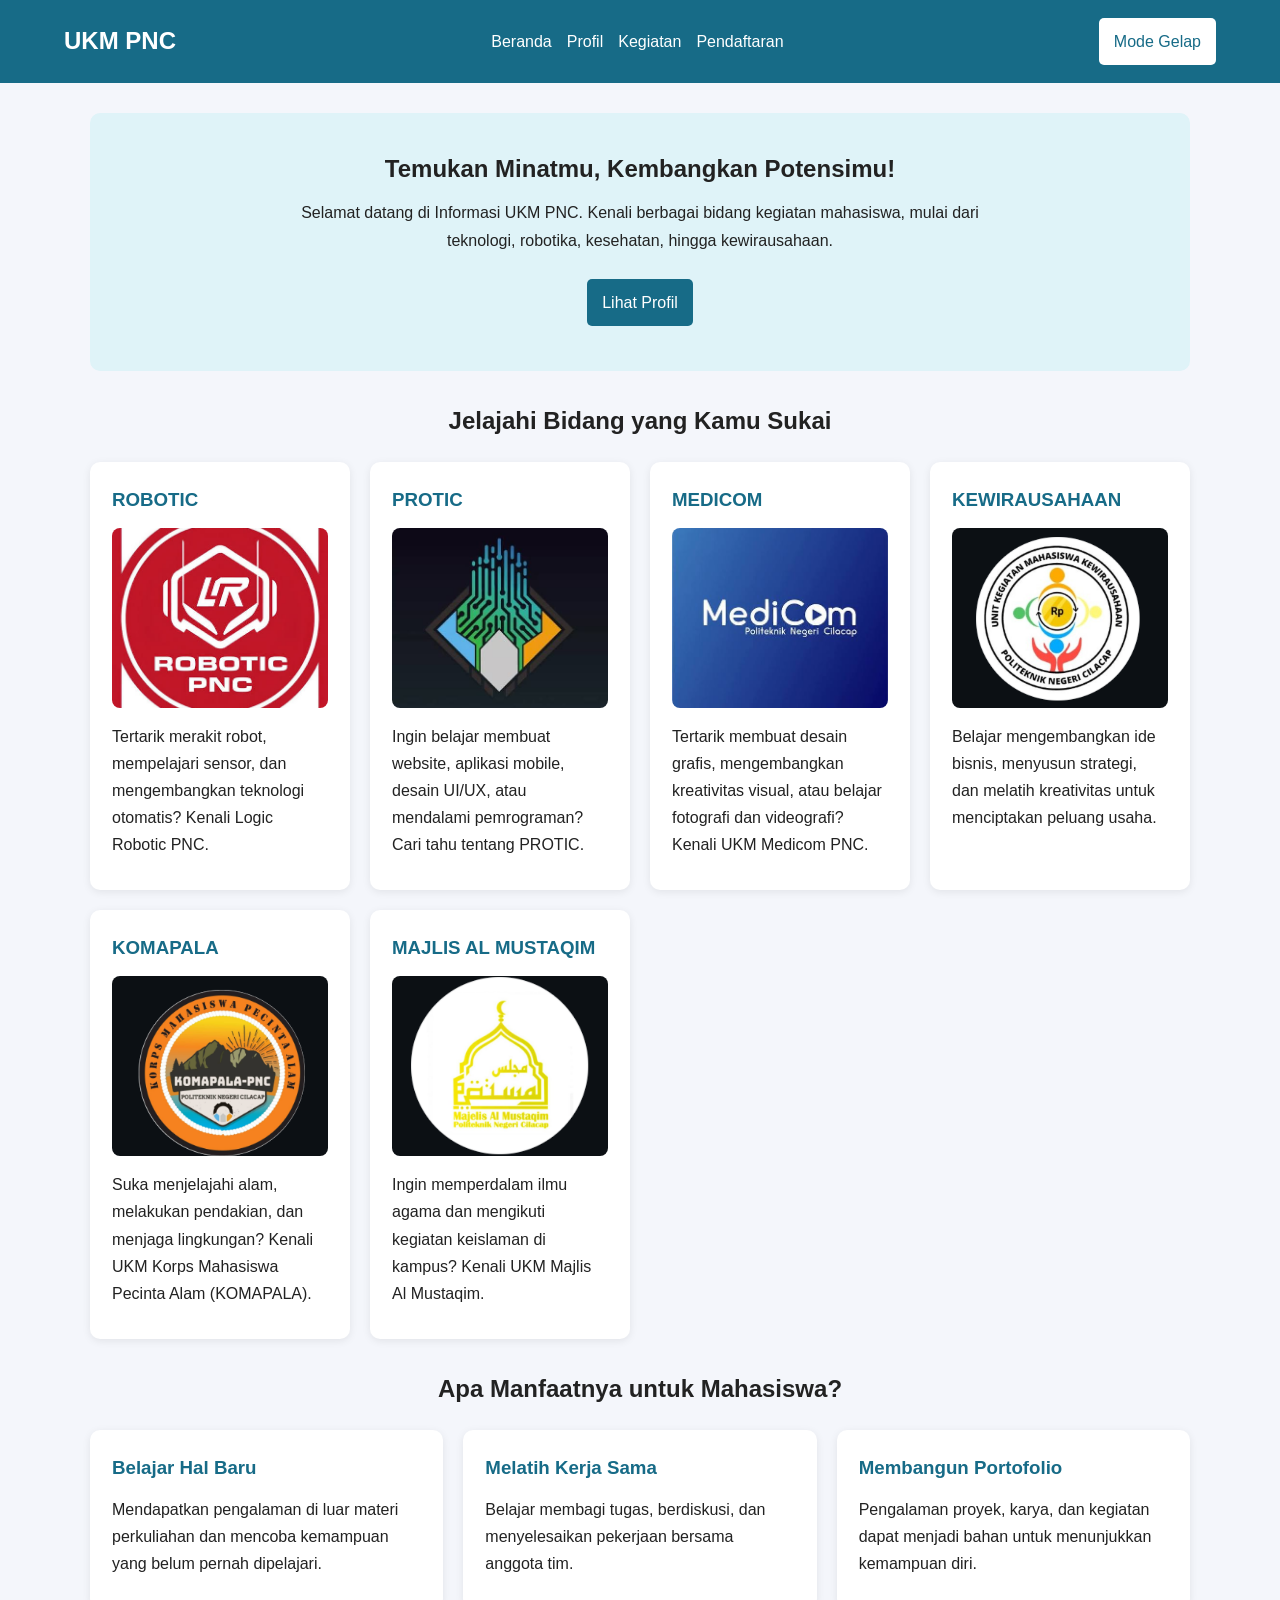
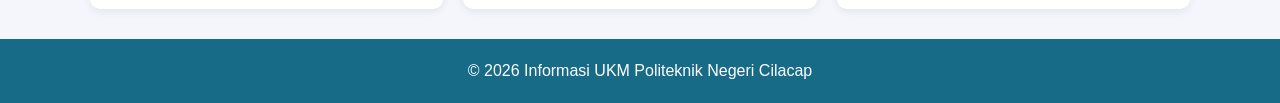
==== index.html @ 963487df "Mengubah nama beranda.html menjadi index.html" ====
<!doctype html>
<html lang="id">
  <head>
    <meta charset="UTF-8" />
    <meta name="viewport" content="width=device-width, initial-scale=1.0" />
    <title>Beranda UKM PNC</title>
    <link rel="stylesheet" href="css/style.css" />
  </head>
  <body>
    <nav class="navbar">
      <h2>UKM PNC</h2>
      <div class="menu">
        <a href="beranda.html">Beranda</a>
        <a href="profil.html">Profil</a>
        <a href="kegiatan.html">Kegiatan</a>
        <a href="pendaftaran.html">Pendaftaran</a>
      </div>
      <button id="tombol-tema">Mode Gelap</button>
    </nav>

    <main>
      <section class="hero">
        <h1>Temukan Minatmu, Kembangkan Potensimu!</h1>
        <p>
          Selamat datang di Informasi UKM PNC. Kenali berbagai bidang kegiatan mahasiswa, mulai dari teknologi, robotika, kesehatan, hingga kewirausahaan.
        </p>
        <a href="profil.html" class="tombol">Lihat Profil</a>
      </section>

      <section>
        <h2 class="judul">Jelajahi Bidang yang Kamu Sukai</h2>
        <div class="grid-card">
          <div class="card">
            <h3>ROBOTIC</h3>
            <img src="images/robotic.jpg" alt="robotic">
            <p>
              Tertarik merakit robot, mempelajari sensor, dan mengembangkan teknologi otomatis? Kenali Logic Robotic PNC.
            </p>
          </div>

          <div class="card">
            <h3>PROTIC</h3>
            <img src="images/protic.jpg" alt="protic">
            <p>
              Ingin belajar membuat website, aplikasi mobile, desain UI/UX, atau mendalami pemrograman? Cari tahu tentang PROTIC.
            </p>
          </div>

          <div class="card">
            <h3>MEDICOM</h3>
            <img src="images/medicom.jpg" alt="medicom">
            <p>
              Tertarik membuat desain grafis, mengembangkan kreativitas visual, atau belajar fotografi dan videografi? Kenali UKM Medicom PNC.
            </p>
          </div>

          <div class="card">
            <h3>KEWIRAUSAHAAN</h3>
            <img src="images/kewirausahaan.png" alt="kewirausahaan">
            <p>
              Belajar mengembangkan ide bisnis, menyusun strategi, dan melatih kreativitas untuk menciptakan peluang usaha.
            </p>
          </div>

          <div class="card">
            <h3>KOMAPALA</h3>
            <img src="images/komapala.png" alt="komapala">
            <p>
              Suka menjelajahi alam, melakukan pendakian, dan menjaga lingkungan? Kenali UKM Korps Mahasiswa Pecinta Alam (KOMAPALA).
            </p>
          </div>

          <div class="card">
            <h3>MAJLIS AL MUSTAQIM</h3>
            <img src="images/almustaqim.png" alt="almustaqim">
            <p>
              Ingin memperdalam ilmu agama dan mengikuti kegiatan keislaman di kampus? Kenali UKM Majlis Al Mustaqim.
            </p>
          </div>
        </div>
      </section>

      <section>
        <h2 class="judul">Apa Manfaatnya untuk Mahasiswa?</h2>
        <div class="grid-card">
          <div class="card">
            <h3>Belajar Hal Baru</h3>
            <p>
              Mendapatkan pengalaman di luar materi perkuliahan dan mencoba kemampuan yang belum pernah dipelajari.
            </p>
          </div>

          <div class="card">
            <h3>Melatih Kerja Sama</h3>
            <p>
              Belajar membagi tugas, berdiskusi, dan menyelesaikan pekerjaan bersama anggota tim.
            </p>
          </div>

          <div class="card">
            <h3>Membangun Portofolio</h3>
            <p>
              Pengalaman proyek, karya, dan kegiatan dapat menjadi bahan untuk menunjukkan kemampuan diri.
            </p>
          </div>
        </div>
      </section>
    </main>

    <footer>
      <p>&copy; 2026 Informasi UKM Politeknik Negeri Cilacap</p>
    </footer>

    <script src="js/script.js"></script>
  </body>
</html>
---- css/style.css ----
* {
  margin: 0;
  padding: 0;
  box-sizing: border-box;
}

body {
  font-family: Arial, sans-serif;
  color: #222;
  background: #f4f6fb;
  line-height: 1.7;
}

/* ===== BAGIAN UMUM (KETUA) ===== */
.navbar {
  display: flex;
  justify-content: space-between;
  align-items: center;
  flex-wrap: wrap;
  gap: 15px;
  padding: 18px 5%;
  background: #176b87;
  color: white;
}

.menu {
  display: flex;
  flex-wrap: wrap;
  gap: 15px;
}

.menu a {
  color: white;
  text-decoration: none;
}

.menu a:hover {
  text-decoration: underline;
}

button, .tombol {
  display: inline-block;
  padding: 10px 15px;
  border: none;
  border-radius: 5px;
  background: #176b87;
  color: white;
  cursor: pointer;
  text-decoration: none;
  font: inherit;
}

button:hover,
.tombol:hover {
  background: #12546b;
}

.navbar button {
  background: white;
  color: #176b87;
}

main {
  width: 90%;
  max-width: 1100px;
  min-height: 65vh;
  margin: 30px auto;
}

section {
  margin-bottom: 30px;
}

footer {
  padding: 18px;
  text-align: center;
  color: white;
  background: #176b87;
}

/* Mode gelap */
body.gelap {
  color: #f1f1f1;
  background: #182127;
}

body.gelap .hero {
  background: #263b45;
}

body.gelap .card,
body.gelap .form-pendaftaran {
  color: #f1f1f1;
  background: #263238;
}

body.gelap .card h2,
body.gelap .card h3 {
  color: #8dd9f0;
}

body.gelap .form-pendaftaran input,
body.gelap .form-pendaftaran select,
body.gelap .form-pendaftaran textarea {
  color: white;
  background: #37474f;
  border-color: #607d8b;
}

body.gelap #pesan-pendaftaran {
  color: #8dd9f0;
}

@media (max-width: 600px) {
  .navbar {
    flex-direction: column;
  }

  .menu {
    justify-content: center;
    gap: 10px;
  }

  main {
    width: 92%;
    margin: 20px auto;
  }
}

/* ===== BAGIAN MAHASISWA 2 (BERANDA) ===== */
.hero {
  padding: 40px 25px;
  text-align: center;
  background: #dff3f8;
  border-radius: 10px;
}

.hero h1 {
  margin-bottom: 15px;
  line-height: 1.3;
}

.hero p {
  max-width: 750px;
  margin: 0 auto 20px;
}

.hero .tombol {
  margin: 5px;
}

.grid-card {
  display: grid;
  grid-template-columns: repeat(auto-fit, minmax(230px, 1fr));
  gap: 20px;
}

.card {
  padding: 22px;
  background: white;
  border-radius: 10px;
  box-shadow: 0 2px 8px rgba(0, 0, 0, 0.08);
}

.card img {
  display: block;
  width: 100%;
  height: 180px;
  object-fit: cover;
  object-position: center;
  border-radius: 8px;
  margin-bottom: 15px;
}

.card h2,
.card h3 {
  margin-bottom: 12px;
  color: #176b87;
}

.card p {
  margin-bottom: 10px;
}

.card ul {
  padding-left: 20px;
  margin: 12px 0;
}

.tengah {
  margin-top: 20px;
  text-align: center;
}

@media (max-width: 600px) {
  .hero {
    padding: 28px 16px;
  }

  .hero h1 {
    font-size: 25px;
  }
}
/* ===== BAGIAN MAHASISWA 3 (PROFIL DAN KEGIATAN) ===== */
.judul {
  text-align: center;
  margin-bottom: 20px;
}

.pengantar {
  text-align: center;
  margin-bottom: 25px;
}
/* ===== BAGIAN MAHASISWA 4 (PENDAFTARAN) ===== */
.form-pendaftaran {
  max-width: 600px;
  margin: 0 auto;
  padding: 25px;
  background: white;
  border-radius: 10px;
  box-shadow: 0 2px 8px rgba(0, 0, 0, 0.08);
}

.form-pendaftaran label {
  display: block;
  margin-top: 15px;
  margin-bottom: 5px;
  font-weight: bold;
}

.form-pendaftaran input,
.form-pendaftaran select,
.form-pendaftaran textarea {
  width: 100%;
  padding: 11px;
  border: 1px solid #ccc;
  border-radius: 5px;
  font: inherit;
}

.form-pendaftaran textarea {
  resize: vertical;
}

.form-pendaftaran button {
  margin-top: 18px;
}

.form-pendaftaran .tombol-reset {
  background: #64748b;
}

#pesan-pendaftaran {
  margin-top: 15px;
  font-weight: bold;
}

@media (max-width: 600px) {
  .form-pendaftaran {
    padding: 18px;
  }
}
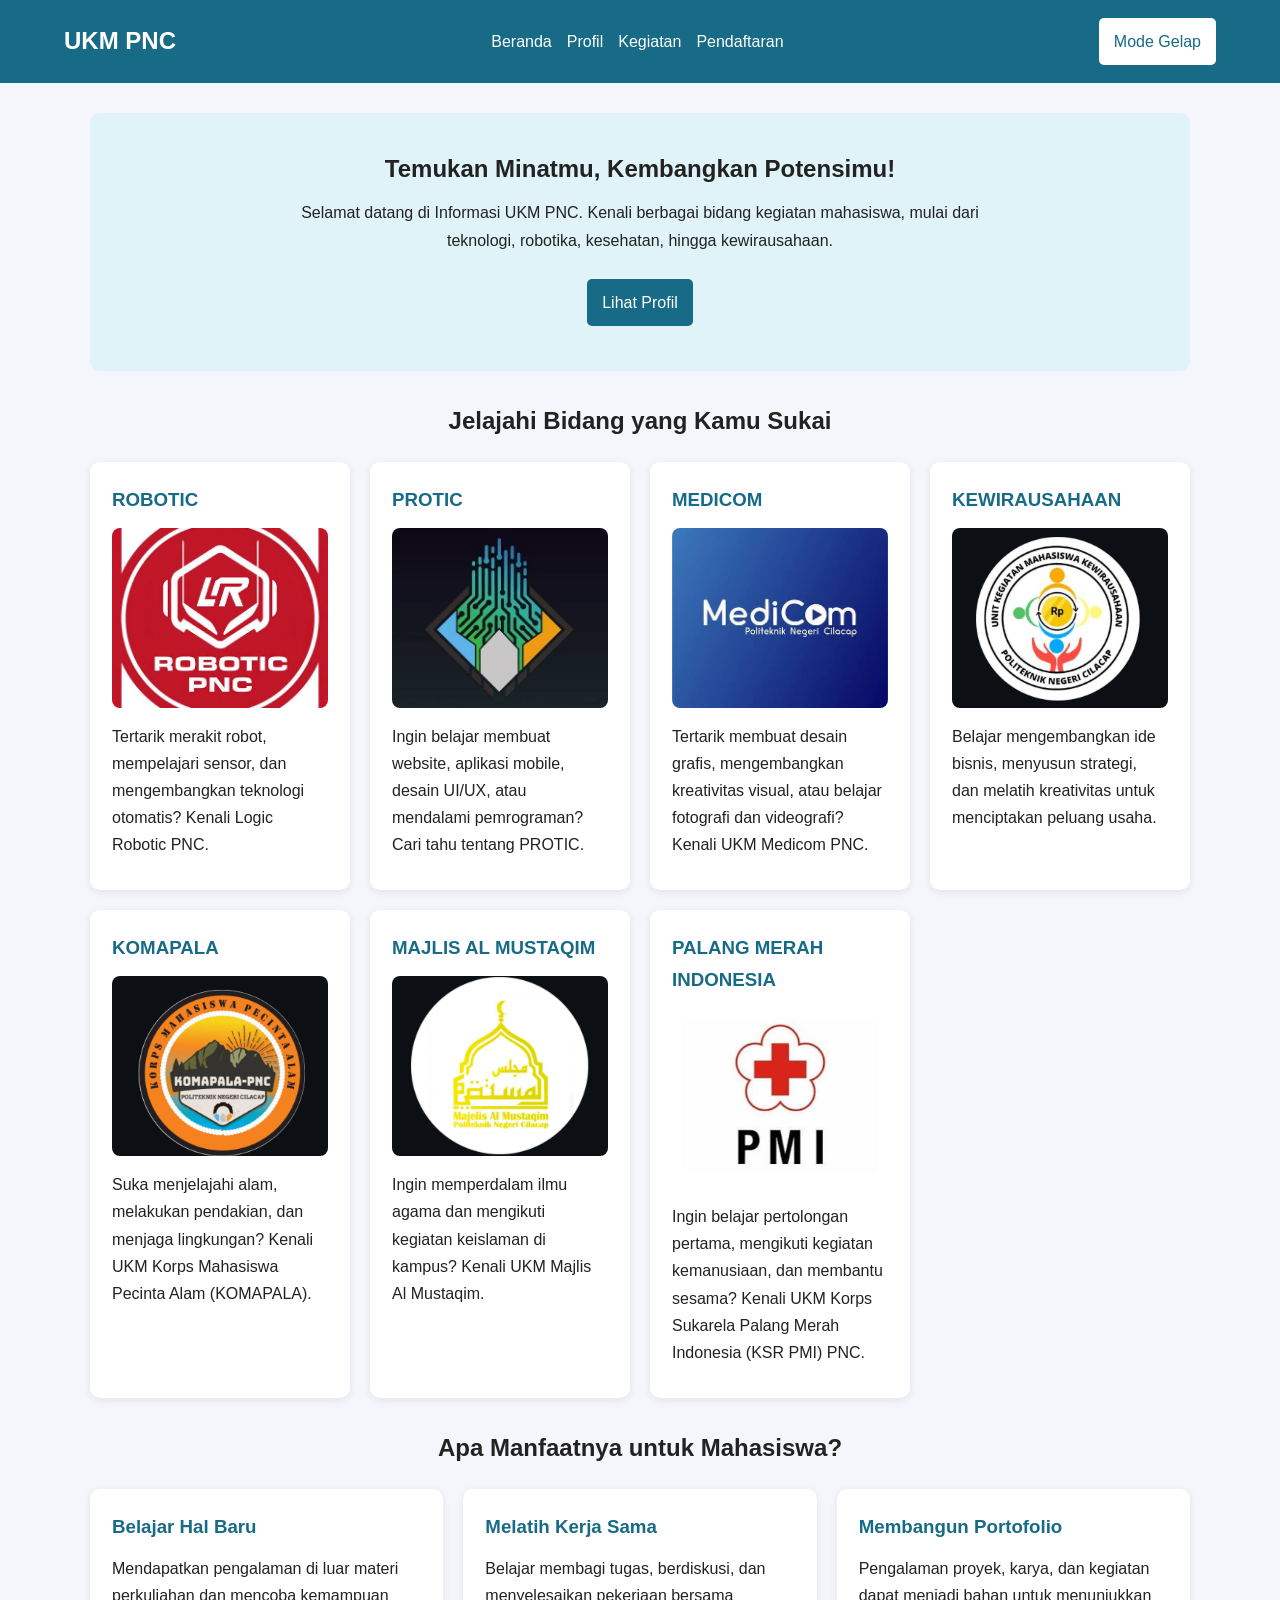
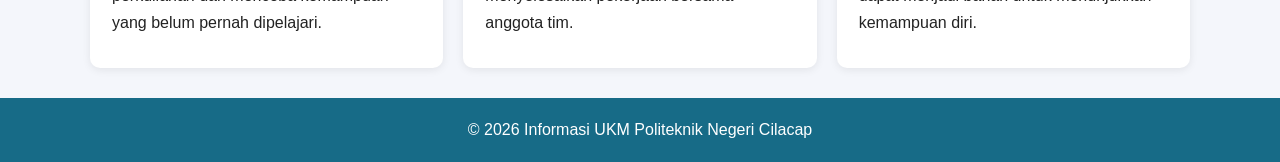
==== commit a870707d: "Menambahkan satu UKM KSR PMI PNC" ====
--- a/index.html
+++ b/index.html
@@ -10,7 +10,7 @@
     <nav class="navbar">
       <h2>UKM PNC</h2>
       <div class="menu">
-        <a href="beranda.html">Beranda</a>
+        <a href="index.html">Beranda</a>
         <a href="profil.html">Profil</a>
         <a href="kegiatan.html">Kegiatan</a>
         <a href="pendaftaran.html">Pendaftaran</a>
@@ -77,6 +77,14 @@
               Ingin memperdalam ilmu agama dan mengikuti kegiatan keislaman di kampus? Kenali UKM Majlis Al Mustaqim.
             </p>
           </div>
+
+          <div class="card">
+            <h3>PALANG MERAH INDONESIA</h3>
+            <img src="images/KSR.jpg" alt="pmi">
+            <p>
+              Ingin belajar pertolongan pertama, mengikuti kegiatan kemanusiaan, dan membantu sesama? Kenali UKM Korps Sukarela Palang Merah Indonesia (KSR PMI) PNC.
+            </p>
+          </div>
         </div>
       </section>
 
